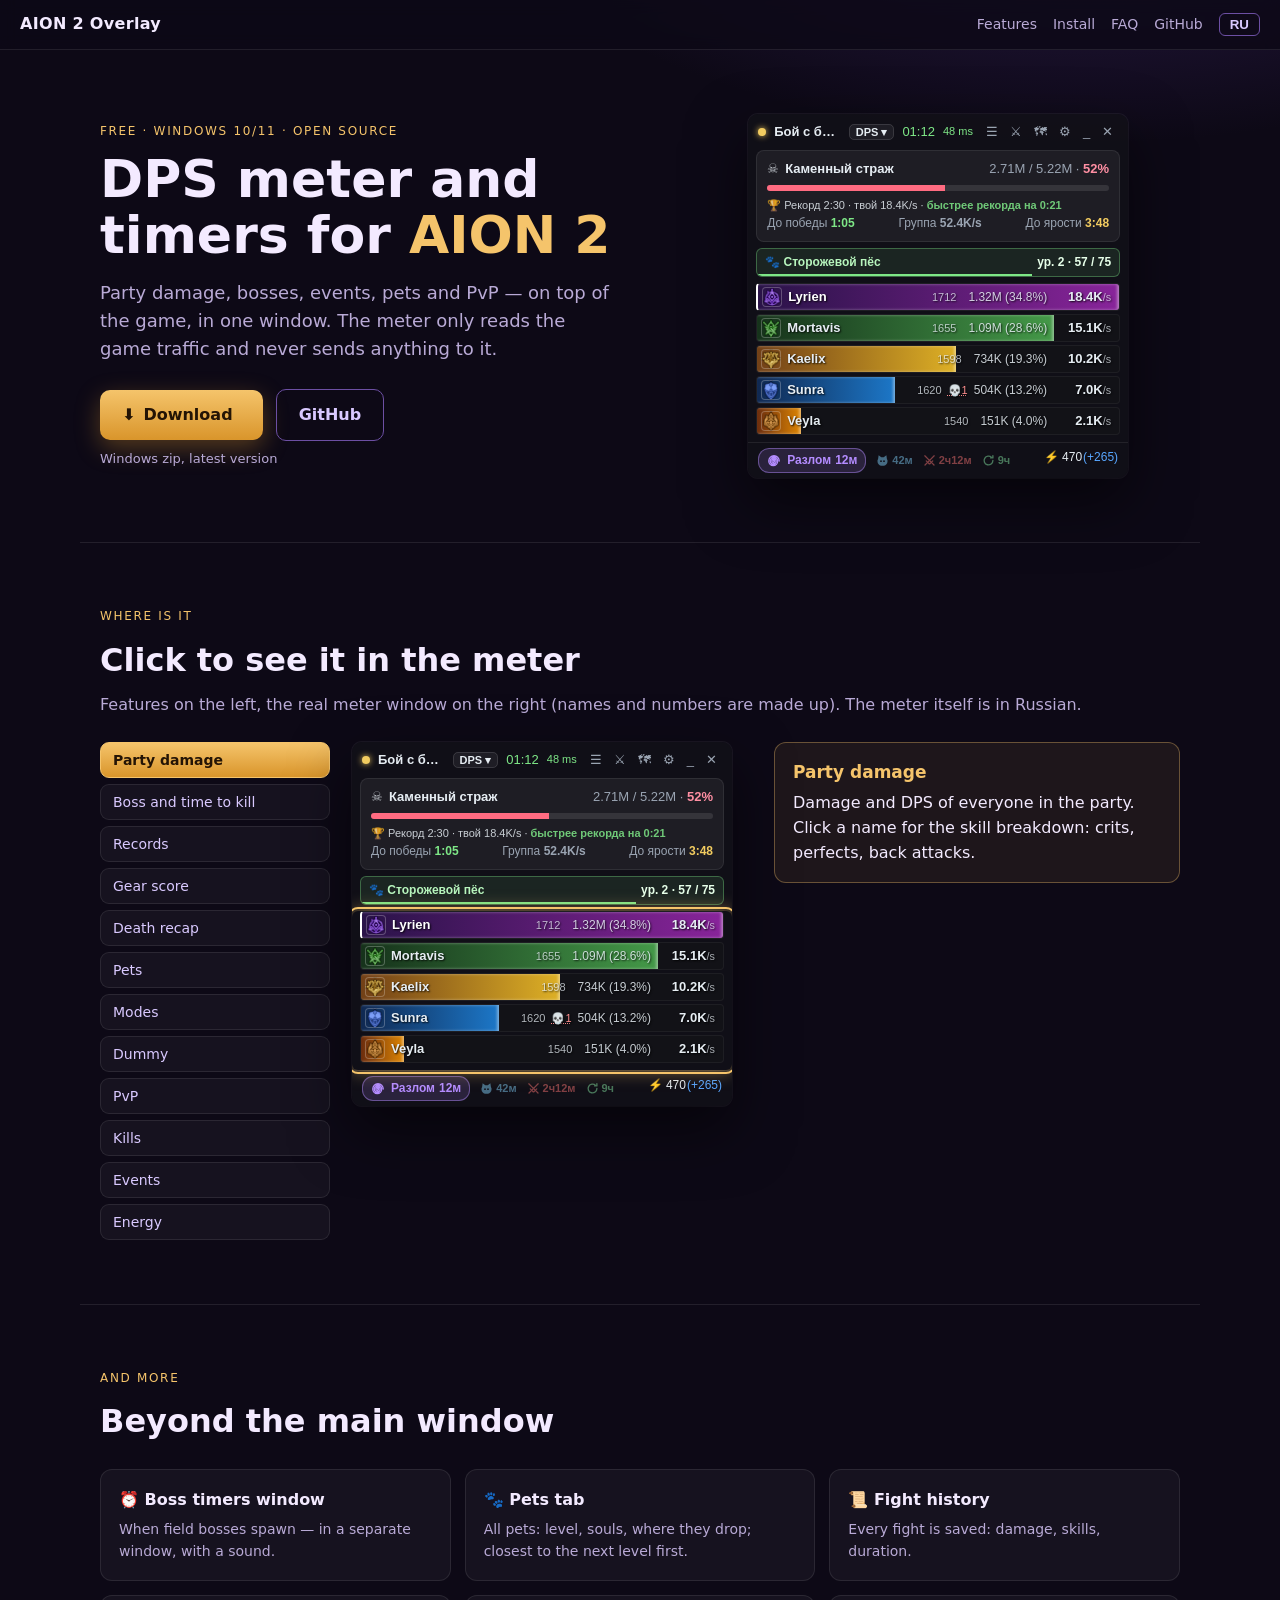
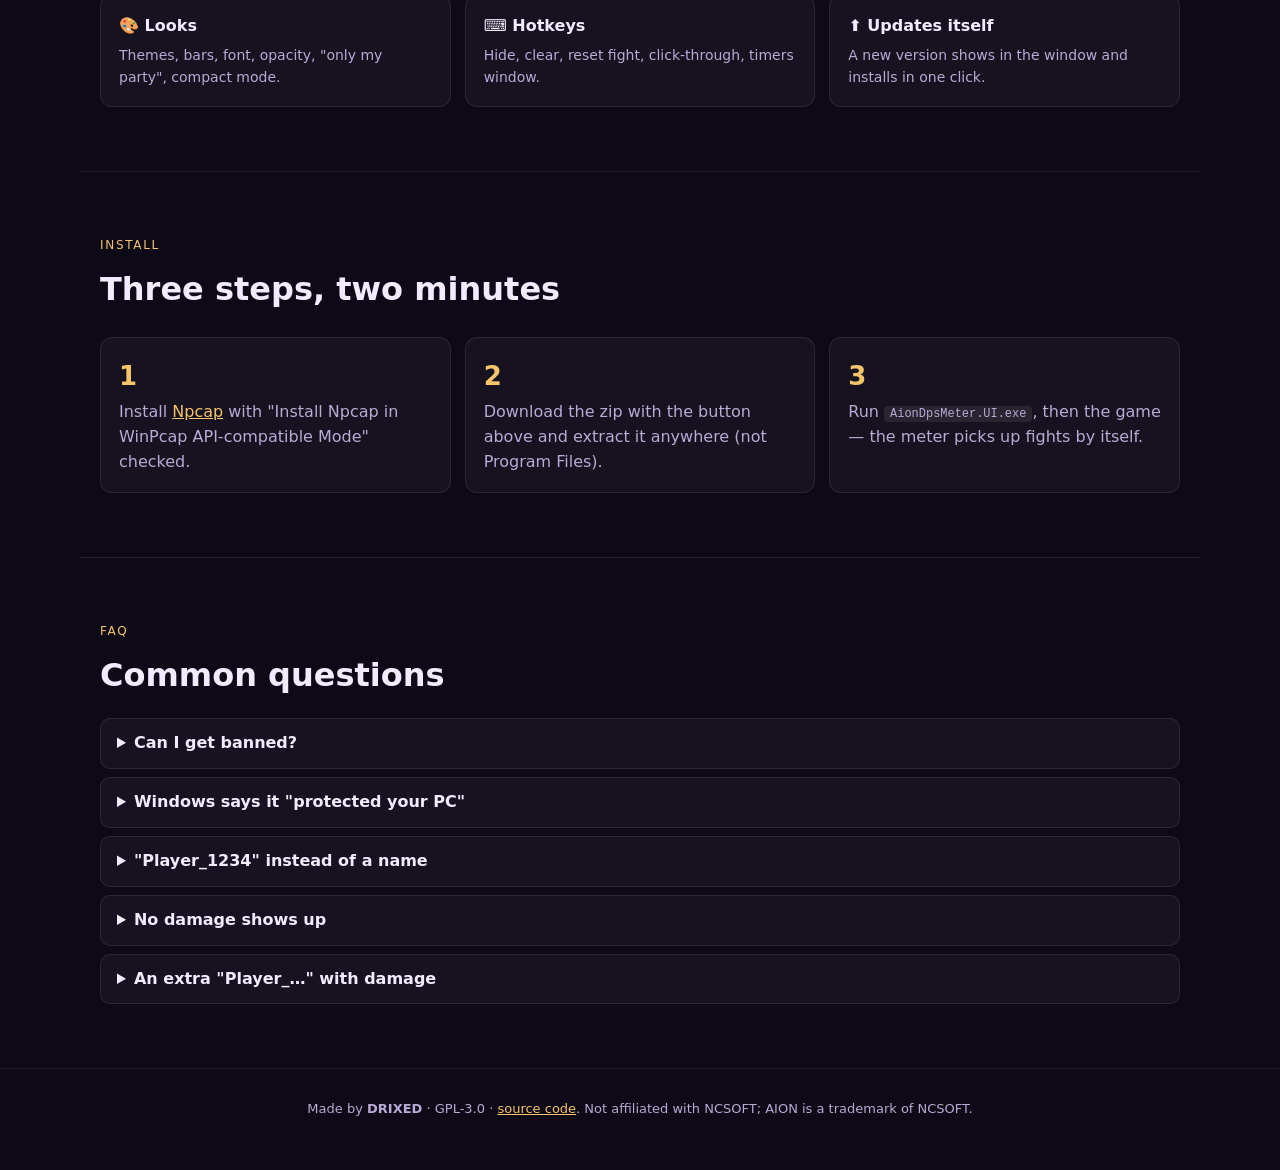
==== docs/index.html @ cef27f71 "GitHub Pages site: the meter's landing page in docs/ docs/index.html with RU/EN, a download button f" ====
<!doctype html>
<html lang="ru">
<head>
<meta charset="utf-8">
<meta name="viewport" content="width=device-width, initial-scale=1">
<title>AION 2 Overlay — DPS-метр и таймеры</title>
<meta name="description" content="Бесплатный DPS-метр и таймеры для AION 2: урон группы, боссы, ивенты, питомцы, PvP.">
<meta property="og:title" content="AION 2 Overlay — DPS-метр и таймеры">
<meta property="og:description" content="Урон группы, боссы, ивенты, питомцы и PvP — поверх игры, в одном окне.">
<link rel="stylesheet" href="assets/meter.css">
<link rel="stylesheet" href="assets/site.css">
</head>
<body>
<header class="top">
  <a class="brand" href="#">AION 2 Overlay</a>
  <nav><a href="#tour" data-i18n="nav_features"></a><a href="#install" data-i18n="nav_install"></a><a href="#faq" data-i18n="nav_faq"></a>
  <a href="https://github.com/drixed/aion2-overlay" data-i18n="github"></a><button id="lang" class="lang" data-i18n="lang"></button></nav>
</header>

<section class="hero wrap">
  <div>
    <div class="tag" data-i18n="hero_tag"></div>
    <h1 data-i18n="hero_title"></h1>
    <p class="lead" data-i18n="hero_text"></p>
    <a id="dl" class="btn btn-gold" href="https://github.com/drixed/aion2-overlay/releases/latest">⬇ <span data-i18n="download"></span> <span id="ver"></span></a>
    <a class="btn btn-ghost" href="https://github.com/drixed/aion2-overlay" data-i18n="github"></a>
    <div class="note" data-i18n="download_note"></div>
  </div>
  <div class="hero-meter"><div class="boss-panel"><div class="bp-header"><span class="bp-dot bp-dot--fight"></span><span class="bp-title">Бой с боссом</span><div class="bp-mode-wrap"><span class="bp-mode">DPS ▾</span></div><span class="bp-time">01:12</span><span class="bp-ping" style="color:#7ee787">48 ms</span><div class="bp-controls"><span>☰</span><span>⚔</span><span>🗺</span><span>⚙</span><span>_</span><span>✕</span></div></div>
<div class="bp-card"><div class="bp-card-top"><span class="bp-skull">☠</span><span class="bp-name">Каменный страж</span>
<span class="bp-hp">2.71M / 5.22M · <b>52%</b></span></div><div class="bp-track"><div class="bp-fill" style="width:52%"></div></div>
<div class="bp-record">🏆 Рекорд 2:30 · твой 18.4K/s · <b class="bp-win">быстрее рекорда на 0:21</b></div>
<div class="bp-card-bottom"><span>До победы <b class="bp-win">1:05</b></span><span>Группа <b>52.4K/s</b></span><span>До ярости <b class="bp-enrage">3:48</b></span></div></div>
<div class="bp-pet"><span class="bp-pet-name">🐾 Сторожевой пёс</span><span class="bp-pet-stat">ур. 2 · 57 / 75</span><i class="bp-pet-bar" style="width:76%"></i></div>
<div class="bp-players"><div class="bp-row is-me-border bp-row--me"><div class="bp-row-bar dps-class-15" style="width:100%"></div><span class="bp-row-icon" style="background-image:url('assets/classes/15.png')"></span><span class="bp-row-name">Lyrien</span><span class="bp-row-cp">1712</span><span class="bp-row-death"></span><span class="bp-row-dmg">1.32M (34.8%)</span><span class="bp-row-dps">18.4K<small>/s</small></span></div><div class="bp-row "><div class="bp-row-bar dps-class-13" style="width:82%"></div><span class="bp-row-icon" style="background-image:url('assets/classes/13.png')"></span><span class="bp-row-name">Mortavis</span><span class="bp-row-cp">1655</span><span class="bp-row-death"></span><span class="bp-row-dmg">1.09M (28.6%)</span><span class="bp-row-dps">15.1K<small>/s</small></span></div><div class="bp-row "><div class="bp-row-bar dps-class-17" style="width:55%"></div><span class="bp-row-icon" style="background-image:url('assets/classes/17.png')"></span><span class="bp-row-name">Kaelix</span><span class="bp-row-cp">1598</span><span class="bp-row-death"></span><span class="bp-row-dmg">734K (19.3%)</span><span class="bp-row-dps">10.2K<small>/s</small></span></div><div class="bp-row "><div class="bp-row-bar dps-class-12" style="width:38%"></div><span class="bp-row-icon" style="background-image:url('assets/classes/12.png')"></span><span class="bp-row-name">Sunra</span><span class="bp-row-cp">1620</span><span class="bp-row-death bp-row-death--click">💀1</span><span class="bp-row-dmg">504K (13.2%)</span><span class="bp-row-dps">7.0K<small>/s</small></span></div><div class="bp-row "><div class="bp-row-bar dps-class-18" style="width:12%"></div><span class="bp-row-icon" style="background-image:url('assets/classes/18.png')"></span><span class="bp-row-name">Veyla</span><span class="bp-row-cp">1540</span><span class="bp-row-death"></span><span class="bp-row-dmg">151K (4.0%)</span><span class="bp-row-dps">2.1K<small>/s</small></span></div></div><div class="bp-footer"><div class="bp-footer-line"><span class="bp-events"><span class="bp-ev bp-ev--next" style="--ev:#b48cff"><svg width="15" height="15" viewBox="0 0 24 24" fill="none" stroke="currentColor" stroke-width="1.7" stroke-linecap="round" stroke-linejoin="round" aria-hidden="true"><path d="M11 12a1 1 0 0 1 2 0a2 2 0 0 1-4 0a3 3 0 0 1 6 0a4 4 0 0 1-8 0a5 5 0 0 1 10 0a6 6 0 0 1-12 0a7 7 0 0 1 14 0"/></svg><span class="bp-ev-name">Разлом</span><b>12м</b></span><span class="bp-ev bp-ev--idle" style="--ev:#7cc8f0"><svg width="15" height="15" viewBox="0 0 24 24" fill="currentColor" fill-rule="evenodd" aria-hidden="true"><path d="M5 9.2 5.8 3.5l4.3 3.4Q12 6.4 13.9 6.9l4.3-3.4.8 5.7Q21 12 19.6 15.9 17.3 20.5 12 20.5 6.7 20.5 4.4 15.9 3 12 5 9.2ZM8.2 13a1.4 1.4 0 1 0 2.8 0 1.4 1.4 0 1 0-2.8 0ZM13 13a1.4 1.4 0 1 0 2.8 0 1.4 1.4 0 1 0-2.8 0Z"/></svg><b>42м</b></span><span class="bp-ev bp-ev--idle" style="--ev:#f07070"><svg width="15" height="15" viewBox="0 0 24 24" fill="none" stroke="currentColor" stroke-width="2" stroke-linecap="round" stroke-linejoin="round" aria-hidden="true"><path d="M4.5 4.5 15 15M12.6 17.2l4.6-4.6M15.8 15.8l3.4 3.4M19.5 4.5 9 15M6.8 12.6l4.6 4.6M8.2 15.8l-3.4 3.4"/></svg><b>2ч12м</b></span><span class="bp-ev bp-ev--idle" style="--ev:#7fdc9c"><svg width="15" height="15" viewBox="0 0 24 24" fill="none" stroke="currentColor" stroke-width="2.2" stroke-linecap="round" stroke-linejoin="round" aria-hidden="true"><path d="M19 12a7 7 0 1 1-2.05-4.95M19 4.2v3.6h-3.6"/></svg><b>9ч</b></span></span><span class="bp-energy">⚡ 470<span class="bp-energy-extra">(+265)</span></span></div></div></div></div>
</section>

<section id="tour" class="wrap">
  <div class="tag" data-i18n="tour_tag"></div>
  <h2 data-i18n="tour_title"></h2>
  <p class="sub" data-i18n="tour_text"></p>
  <div class="tour">
    <div class="tour-list"><button class="tour-btn" data-i="0" data-i18n="t_party.0"></button><button class="tour-btn" data-i="1" data-i18n="t_boss.0"></button><button class="tour-btn" data-i="2" data-i18n="t_records.0"></button><button class="tour-btn" data-i="3" data-i18n="t_power.0"></button><button class="tour-btn" data-i="4" data-i18n="t_death.0"></button><button class="tour-btn" data-i="5" data-i18n="t_pets.0"></button><button class="tour-btn" data-i="6" data-i18n="t_modes.0"></button><button class="tour-btn" data-i="7" data-i18n="t_dummy.0"></button><button class="tour-btn" data-i="8" data-i18n="t_pvp.0"></button><button class="tour-btn" data-i="9" data-i18n="t_kills.0"></button><button class="tour-btn" data-i="10" data-i18n="t_events.0"></button><button class="tour-btn" data-i="11" data-i18n="t_energy.0"></button></div>
    <div class="tour-stage"><div class="boss-panel tour-panel" data-screen="boss"><div class="bp-header"><span class="bp-dot bp-dot--fight"></span><span class="bp-title">Бой с боссом</span><div class="bp-mode-wrap"><span class="bp-mode">DPS ▾</span></div><span class="bp-time">01:12</span><span class="bp-ping" style="color:#7ee787">48 ms</span><div class="bp-controls"><span>☰</span><span>⚔</span><span>🗺</span><span>⚙</span><span>_</span><span>✕</span></div></div>
<div class="bp-card"><div class="bp-card-top"><span class="bp-skull">☠</span><span class="bp-name">Каменный страж</span>
<span class="bp-hp">2.71M / 5.22M · <b>52%</b></span></div><div class="bp-track"><div class="bp-fill" style="width:52%"></div></div>
<div class="bp-record">🏆 Рекорд 2:30 · твой 18.4K/s · <b class="bp-win">быстрее рекорда на 0:21</b></div>
<div class="bp-card-bottom"><span>До победы <b class="bp-win">1:05</b></span><span>Группа <b>52.4K/s</b></span><span>До ярости <b class="bp-enrage">3:48</b></span></div></div>
<div class="bp-pet"><span class="bp-pet-name">🐾 Сторожевой пёс</span><span class="bp-pet-stat">ур. 2 · 57 / 75</span><i class="bp-pet-bar" style="width:76%"></i></div>
<div class="bp-players"><div class="bp-row is-me-border bp-row--me"><div class="bp-row-bar dps-class-15" style="width:100%"></div><span class="bp-row-icon" style="background-image:url('assets/classes/15.png')"></span><span class="bp-row-name">Lyrien</span><span class="bp-row-cp">1712</span><span class="bp-row-death"></span><span class="bp-row-dmg">1.32M (34.8%)</span><span class="bp-row-dps">18.4K<small>/s</small></span></div><div class="bp-row "><div class="bp-row-bar dps-class-13" style="width:82%"></div><span class="bp-row-icon" style="background-image:url('assets/classes/13.png')"></span><span class="bp-row-name">Mortavis</span><span class="bp-row-cp">1655</span><span class="bp-row-death"></span><span class="bp-row-dmg">1.09M (28.6%)</span><span class="bp-row-dps">15.1K<small>/s</small></span></div><div class="bp-row "><div class="bp-row-bar dps-class-17" style="width:55%"></div><span class="bp-row-icon" style="background-image:url('assets/classes/17.png')"></span><span class="bp-row-name">Kaelix</span><span class="bp-row-cp">1598</span><span class="bp-row-death"></span><span class="bp-row-dmg">734K (19.3%)</span><span class="bp-row-dps">10.2K<small>/s</small></span></div><div class="bp-row "><div class="bp-row-bar dps-class-12" style="width:38%"></div><span class="bp-row-icon" style="background-image:url('assets/classes/12.png')"></span><span class="bp-row-name">Sunra</span><span class="bp-row-cp">1620</span><span class="bp-row-death bp-row-death--click">💀1</span><span class="bp-row-dmg">504K (13.2%)</span><span class="bp-row-dps">7.0K<small>/s</small></span></div><div class="bp-row "><div class="bp-row-bar dps-class-18" style="width:12%"></div><span class="bp-row-icon" style="background-image:url('assets/classes/18.png')"></span><span class="bp-row-name">Veyla</span><span class="bp-row-cp">1540</span><span class="bp-row-death"></span><span class="bp-row-dmg">151K (4.0%)</span><span class="bp-row-dps">2.1K<small>/s</small></span></div></div><div class="bp-footer"><div class="bp-footer-line"><span class="bp-events"><span class="bp-ev bp-ev--next" style="--ev:#b48cff"><svg width="15" height="15" viewBox="0 0 24 24" fill="none" stroke="currentColor" stroke-width="1.7" stroke-linecap="round" stroke-linejoin="round" aria-hidden="true"><path d="M11 12a1 1 0 0 1 2 0a2 2 0 0 1-4 0a3 3 0 0 1 6 0a4 4 0 0 1-8 0a5 5 0 0 1 10 0a6 6 0 0 1-12 0a7 7 0 0 1 14 0"/></svg><span class="bp-ev-name">Разлом</span><b>12м</b></span><span class="bp-ev bp-ev--idle" style="--ev:#7cc8f0"><svg width="15" height="15" viewBox="0 0 24 24" fill="currentColor" fill-rule="evenodd" aria-hidden="true"><path d="M5 9.2 5.8 3.5l4.3 3.4Q12 6.4 13.9 6.9l4.3-3.4.8 5.7Q21 12 19.6 15.9 17.3 20.5 12 20.5 6.7 20.5 4.4 15.9 3 12 5 9.2ZM8.2 13a1.4 1.4 0 1 0 2.8 0 1.4 1.4 0 1 0-2.8 0ZM13 13a1.4 1.4 0 1 0 2.8 0 1.4 1.4 0 1 0-2.8 0Z"/></svg><b>42м</b></span><span class="bp-ev bp-ev--idle" style="--ev:#f07070"><svg width="15" height="15" viewBox="0 0 24 24" fill="none" stroke="currentColor" stroke-width="2" stroke-linecap="round" stroke-linejoin="round" aria-hidden="true"><path d="M4.5 4.5 15 15M12.6 17.2l4.6-4.6M15.8 15.8l3.4 3.4M19.5 4.5 9 15M6.8 12.6l4.6 4.6M8.2 15.8l-3.4 3.4"/></svg><b>2ч12м</b></span><span class="bp-ev bp-ev--idle" style="--ev:#7fdc9c"><svg width="15" height="15" viewBox="0 0 24 24" fill="none" stroke="currentColor" stroke-width="2.2" stroke-linecap="round" stroke-linejoin="round" aria-hidden="true"><path d="M19 12a7 7 0 1 1-2.05-4.95M19 4.2v3.6h-3.6"/></svg><b>9ч</b></span></span><span class="bp-energy">⚡ 470<span class="bp-energy-extra">(+265)</span></span></div></div></div><div class="boss-panel tour-panel" data-screen="dummy" hidden><div class="bp-header"><span class="bp-dot bp-dot--fight"></span><span class="bp-title">Тренировочное чучело</span><div class="bp-mode-wrap"><span class="bp-mode">Манекен ▾</span></div><span class="bp-time">00:19</span><span class="bp-ping" style="color:#7ee787">48 ms</span><div class="bp-controls"><span>☰</span><span>⚔</span><span>🗺</span><span>⚙</span><span>_</span><span>✕</span></div></div>
<div class="bp-mode-status"><span>🎯 Замер: осталось 0:41</span></div><div class="bp-players"><div class="bp-row is-me-border bp-row--me"><div class="bp-row-bar dps-class-15" style="width:100%"></div><span class="bp-row-icon" style="background-image:url('assets/classes/15.png')"></span><span class="bp-row-name">Lyrien</span><span class="bp-row-cp">1712</span><span class="bp-row-death"></span><span class="bp-row-dmg">936K (77.1%)</span><span class="bp-row-dps">46.9K<small>/s</small></span></div><div class="bp-row "><div class="bp-row-bar dps-class-17" style="width:30%"></div><span class="bp-row-icon" style="background-image:url('assets/classes/17.png')"></span><span class="bp-row-name">Kaelix</span><span class="bp-row-cp">1598</span><span class="bp-row-death"></span><span class="bp-row-dmg">278K (22.9%)</span><span class="bp-row-dps">13.9K<small>/s</small></span></div></div><div class="bp-footer"><div class="bp-footer-line"><span class="bp-events"><span class="bp-ev bp-ev--next" style="--ev:#b48cff"><svg width="15" height="15" viewBox="0 0 24 24" fill="none" stroke="currentColor" stroke-width="1.7" stroke-linecap="round" stroke-linejoin="round" aria-hidden="true"><path d="M11 12a1 1 0 0 1 2 0a2 2 0 0 1-4 0a3 3 0 0 1 6 0a4 4 0 0 1-8 0a5 5 0 0 1 10 0a6 6 0 0 1-12 0a7 7 0 0 1 14 0"/></svg><span class="bp-ev-name">Разлом</span><b>12м</b></span><span class="bp-ev bp-ev--idle" style="--ev:#7cc8f0"><svg width="15" height="15" viewBox="0 0 24 24" fill="currentColor" fill-rule="evenodd" aria-hidden="true"><path d="M5 9.2 5.8 3.5l4.3 3.4Q12 6.4 13.9 6.9l4.3-3.4.8 5.7Q21 12 19.6 15.9 17.3 20.5 12 20.5 6.7 20.5 4.4 15.9 3 12 5 9.2ZM8.2 13a1.4 1.4 0 1 0 2.8 0 1.4 1.4 0 1 0-2.8 0ZM13 13a1.4 1.4 0 1 0 2.8 0 1.4 1.4 0 1 0-2.8 0Z"/></svg><b>42м</b></span><span class="bp-ev bp-ev--idle" style="--ev:#f07070"><svg width="15" height="15" viewBox="0 0 24 24" fill="none" stroke="currentColor" stroke-width="2" stroke-linecap="round" stroke-linejoin="round" aria-hidden="true"><path d="M4.5 4.5 15 15M12.6 17.2l4.6-4.6M15.8 15.8l3.4 3.4M19.5 4.5 9 15M6.8 12.6l4.6 4.6M8.2 15.8l-3.4 3.4"/></svg><b>2ч12м</b></span><span class="bp-ev bp-ev--idle" style="--ev:#7fdc9c"><svg width="15" height="15" viewBox="0 0 24 24" fill="none" stroke="currentColor" stroke-width="2.2" stroke-linecap="round" stroke-linejoin="round" aria-hidden="true"><path d="M19 12a7 7 0 1 1-2.05-4.95M19 4.2v3.6h-3.6"/></svg><b>9ч</b></span></span><span class="bp-energy">⚡ 470<span class="bp-energy-extra">(+265)</span></span></div></div></div><div class="boss-panel tour-panel" data-screen="pvp" hidden><div class="bp-header"><span class="bp-dot bp-dot--fight"></span><span class="bp-title">Ожидание боя</span><div class="bp-mode-wrap"><span class="bp-mode">PvP ▾</span></div><span class="bp-time">00:48</span><span class="bp-ping" style="color:#7ee787">48 ms</span><div class="bp-controls"><span>☰</span><span>⚔</span><span>🗺</span><span>⚙</span><span>_</span><span>✕</span></div></div>
<div class="bp-mode-status"><span>⚔ PvP-бой 0:48 · клик по нику — скиллы</span></div>
<div class="bp-pvp-kills"><div class="bp-pvp-kill is-mine"><span>☠ Ты убил</span><b>Vexa</b><span class="bp-pvp-kill-sk">Призрачная стрела</span></div>
<div class="bp-pvp-kill is-death"><span>💀 Тебя убил</span><b>Draven</b><span class="bp-pvp-kill-sk">Удар бури</span></div></div>
<div class="bp-recap bp-pvp"><div class="bp-recap-head"><b>⚔ Vexa</b><span class="bp-pvp-tabs"><span class="is-on">Нанёс</span><span>Получил</span></span><span class="bp-link">✕</span></div>
<div class="bp-recap-row"><span class="bp-recap-sk bp-pvp-skill">Удар бури</span><span class="bp-recap-t">12×</span><span class="bp-pvp-crit">✦4</span><span class="bp-recap-dmg">88.4K</span></div>
<div class="bp-recap-row"><span class="bp-recap-sk bp-pvp-skill">Разрез</span><span class="bp-recap-t">9×</span><span class="bp-pvp-crit">✦2</span><span class="bp-recap-dmg">51.0K</span></div></div>
<div class="bp-players"><div class="bp-row is-me-border bp-row--me"><div class="bp-row-bar dps-class-15" style="width:100%"></div><span class="bp-row-icon" style="background-image:url('assets/classes/15.png')"></span><span class="bp-row-name">Lyrien</span><span class="bp-row-cp">1712</span><span class="bp-row-death"></span><span class="bp-row-dmg">366K (52.1%)</span><span class="bp-row-dps">7.6K<small>/s</small></span></div><div class="bp-row "><div class="bp-row-bar dps-class-18" style="width:48%"></div><span class="bp-row-icon" style="background-image:url('assets/classes/18.png')"></span><span class="bp-row-name">Vexa</span><span class="bp-row-cp">1690</span><span class="bp-row-death"></span><span class="bp-row-dmg">174K (24.8%)</span><span class="bp-row-dps">3.6K<small>/s</small></span></div><div class="bp-row "><div class="bp-row-bar dps-class-11" style="width:27%"></div><span class="bp-row-icon" style="background-image:url('assets/classes/11.png')"></span><span class="bp-row-name">Draven</span><span class="bp-row-cp">1702</span><span class="bp-row-death"></span><span class="bp-row-dmg">98K (14.0%)</span><span class="bp-row-dps">2.0K<small>/s</small></span></div></div><div class="bp-footer"><div class="bp-footer-line"><span class="bp-events"><span class="bp-ev bp-ev--next" style="--ev:#b48cff"><svg width="15" height="15" viewBox="0 0 24 24" fill="none" stroke="currentColor" stroke-width="1.7" stroke-linecap="round" stroke-linejoin="round" aria-hidden="true"><path d="M11 12a1 1 0 0 1 2 0a2 2 0 0 1-4 0a3 3 0 0 1 6 0a4 4 0 0 1-8 0a5 5 0 0 1 10 0a6 6 0 0 1-12 0a7 7 0 0 1 14 0"/></svg><span class="bp-ev-name">Разлом</span><b>12м</b></span><span class="bp-ev bp-ev--idle" style="--ev:#7cc8f0"><svg width="15" height="15" viewBox="0 0 24 24" fill="currentColor" fill-rule="evenodd" aria-hidden="true"><path d="M5 9.2 5.8 3.5l4.3 3.4Q12 6.4 13.9 6.9l4.3-3.4.8 5.7Q21 12 19.6 15.9 17.3 20.5 12 20.5 6.7 20.5 4.4 15.9 3 12 5 9.2ZM8.2 13a1.4 1.4 0 1 0 2.8 0 1.4 1.4 0 1 0-2.8 0ZM13 13a1.4 1.4 0 1 0 2.8 0 1.4 1.4 0 1 0-2.8 0Z"/></svg><b>42м</b></span><span class="bp-ev bp-ev--idle" style="--ev:#f07070"><svg width="15" height="15" viewBox="0 0 24 24" fill="none" stroke="currentColor" stroke-width="2" stroke-linecap="round" stroke-linejoin="round" aria-hidden="true"><path d="M4.5 4.5 15 15M12.6 17.2l4.6-4.6M15.8 15.8l3.4 3.4M19.5 4.5 9 15M6.8 12.6l4.6 4.6M8.2 15.8l-3.4 3.4"/></svg><b>2ч12м</b></span><span class="bp-ev bp-ev--idle" style="--ev:#7fdc9c"><svg width="15" height="15" viewBox="0 0 24 24" fill="none" stroke="currentColor" stroke-width="2.2" stroke-linecap="round" stroke-linejoin="round" aria-hidden="true"><path d="M19 12a7 7 0 1 1-2.05-4.95M19 4.2v3.6h-3.6"/></svg><b>9ч</b></span></span><span class="bp-energy">⚡ 470<span class="bp-energy-extra">(+265)</span></span></div></div></div></div>
    <div class="tour-cap"><b id="cap-title"></b><p id="cap-text"></p></div>
  </div>
</section>

<section class="wrap">
  <div class="tag" data-i18n="more_tag"></div>
  <h2 data-i18n="more_title"></h2>
  <div class="cards"><div class="card"><b data-i18n="f1.0"></b><p data-i18n="f1.1"></p></div><div class="card"><b data-i18n="f2.0"></b><p data-i18n="f2.1"></p></div><div class="card"><b data-i18n="f3.0"></b><p data-i18n="f3.1"></p></div><div class="card"><b data-i18n="f4.0"></b><p data-i18n="f4.1"></p></div><div class="card"><b data-i18n="f5.0"></b><p data-i18n="f5.1"></p></div><div class="card"><b data-i18n="f6.0"></b><p data-i18n="f6.1"></p></div></div>
</section>

<section id="install" class="wrap">
  <div class="tag" data-i18n="install_tag"></div>
  <h2 data-i18n="install_title"></h2>
  <div class="steps"><div class="step"><em>1</em><p data-i18n="s1"></p></div><div class="step"><em>2</em><p data-i18n="s2"></p></div><div class="step"><em>3</em><p data-i18n="s3"></p></div></div>
</section>

<section id="faq" class="wrap">
  <div class="tag" data-i18n="faq_tag"></div>
  <h2 data-i18n="faq_title"></h2>
  <div class="faq"><details><summary data-i18n="q1.0"></summary><p data-i18n="q1.1"></p></details><details><summary data-i18n="q2.0"></summary><p data-i18n="q2.1"></p></details><details><summary data-i18n="q3.0"></summary><p data-i18n="q3.1"></p></details><details><summary data-i18n="q4.0"></summary><p data-i18n="q4.1"></p></details><details><summary data-i18n="q5.0"></summary><p data-i18n="q5.1"></p></details></div>
</section>

<footer class="wrap foot" data-i18n="foot"></footer>

<script>
const TEXT = {"ru": {"lang": "EN", "nav_features": "Возможности", "nav_install": "Установка", "nav_faq": "Вопросы", "hero_tag": "Бесплатно · Windows 10/11 · open source", "hero_title": "DPS-метр и таймеры для <b>AION 2</b>", "hero_text": "Урон группы, боссы, ивенты, питомцы и PvP — поверх игры, в одном окне. Метр только читает трафик игры и ничего в неё не отправляет.", "download": "Скачать", "download_note": "Архив для Windows, последняя версия", "github": "GitHub", "tour_tag": "Где это в метре", "tour_title": "Нажми — покажу", "tour_text": "Слева возможности, справа — настоящее окно метра (ники и цифры выдуманные).", "t_party": ["Урон группы", "Урон и DPS каждого в группе. Клик по нику — разбивка по скиллам: крит, перфект, удары в спину."], "t_boss": ["Босс и время до победы", "HP босса, сколько осталось до победы при вашем DPS и сколько до ярости."], "t_records": ["Рекорды", "Лучший бой по каждому боссу и темп прямо в бою: быстрее или медленнее рекорда."], "t_power": ["Сила (GS)", "Сила снаряжения рядом с ником — сразу видно, кто тянет группу."], "t_death": ["Разбор смерти", "Черепок у ника: клик — кто и чем бил за 6 секунд до смерти."], "t_pets": ["Питомцы", "Бьёшь моба — видно, чей питомец с него падает и сколько душ из нужного."], "t_modes": ["Режимы", "DPS · Урон · Хил · Манекен · Гринд · PvP — переключение в шапке окна."], "t_dummy": ["Манекен", "Ударь тренировочное чучело — замер ровно минуту с твоего первого удара. Чужие удары его не сбивают."], "t_pvp": ["PvP", "В бою с игроками окно само переключается: клик по нику — «Нанёс» и «Получил» по скиллам."], "t_kills": ["Убийства", "Кого убил ты и кто убил тебя — и каким скиллом."], "t_events": ["Ивенты", "Разлом, Шуго, Арена, сброс — отсчёт; ближайший подсвечен, перед началом мигает и звенит."], "t_energy": ["Энергия", "Текущая и дополнительная энергия — не надо открывать меню."], "more_tag": "И ещё", "more_title": "Что есть кроме главного окна", "f1": ["⏰ Окно таймеров боссов", "Когда появятся полевые боссы — отдельным окном, со звуком."], "f2": ["🐾 Вкладка «Питомцы»", "Все питомцы: уровень, души, с кого падают; сверху — кому меньше всего осталось."], "f3": ["📜 История боёв", "Каждый бой сохраняется: урон, скиллы, длительность."], "f4": ["🎨 Внешний вид", "Темы, полосы, шрифт, прозрачность, «только моя группа», компактный режим."], "f5": ["⌨ Горячие клавиши", "Скрыть, очистить, сбросить бой, сквозные клики, окно таймеров."], "f6": ["⬆ Обновляется сам", "Новая версия — уведомление в окне и обновление в один клик."], "install_tag": "Установка", "install_title": "Три шага, пара минут", "s1": "Поставь <a href=\"https://npcap.com/#download\">Npcap</a> и отметь «Install Npcap in WinPcap API-compatible Mode».", "s2": "Скачай архив кнопкой выше и распакуй в любую папку (не в Program Files).", "s3": "Запусти <code>AionDpsMeter.UI.exe</code>, потом игру — метр подхватит бой сам.", "faq_tag": "Вопросы", "faq_title": "Частые вопросы", "q1": ["За это банят?", "Метр только читает сетевой трафик, который игра и так получает: ничего не отправляет на сервер, не трогает файлы и память игры. Так же работают и другие метры. Гарантий, что правила игры не изменятся, не может дать никто — решай сам."], "q2": ["Windows пишет «защитил ваш компьютер»", "Программа не подписана платным сертификатом. Нажми «Подробнее» → «Выполнить в любом случае». Исходный код открыт — его можно проверить."], "q3": ["Вместо ника «Player_1234»", "Игра присылает ники не в каждом пакете, а при телепорте или входе в данж. До этого метр показывает номер."], "q4": ["Урон не появляется", "Проверь, что Npcap стоит с галочкой WinPcap. Иногда нужен запуск от администратора. VPN может прятать трафик игры от метра."], "q5": ["Лишний «Player_…» с уроном", "Это призванное существо, чей призыв метр не видел (например, метр запустили позже). После нового призыва урон пойдёт хозяину."], "foot": "Автор — <b>DRIXED</b> · GPL-3.0 · <a href=\"https://github.com/drixed/aion2-overlay\">исходный код</a>. Не связан с NCSOFT; AION — товарный знак NCSOFT."}, "en": {"lang": "RU", "nav_features": "Features", "nav_install": "Install", "nav_faq": "FAQ", "hero_tag": "Free · Windows 10/11 · open source", "hero_title": "DPS meter and timers for <b>AION 2</b>", "hero_text": "Party damage, bosses, events, pets and PvP — on top of the game, in one window. The meter only reads the game traffic and never sends anything to it.", "download": "Download", "download_note": "Windows zip, latest version", "github": "GitHub", "tour_tag": "Where is it", "tour_title": "Click to see it in the meter", "tour_text": "Features on the left, the real meter window on the right (names and numbers are made up). The meter itself is in Russian.", "t_party": ["Party damage", "Damage and DPS of everyone in the party. Click a name for the skill breakdown: crits, perfects, back attacks."], "t_boss": ["Boss and time to kill", "Boss HP, time to kill at your DPS and time to enrage."], "t_records": ["Records", "Your best fight on each boss and the pace live: ahead or behind the record."], "t_power": ["Gear score", "Gear power next to each name — see who carries."], "t_death": ["Death recap", "Skull next to a name: click to see who hit them with what in the last 6 seconds."], "t_pets": ["Pets", "Hit a mob and see which pet drops from it and how many souls are left."], "t_modes": ["Modes", "DPS · Damage · Heal · Dummy · Grind · PvP — switch in the window header."], "t_dummy": ["Dummy", "Hit a training dummy — exactly one minute from your first hit. Other players do not reset it."], "t_pvp": ["PvP", "Fighting players switches the window by itself; click a name for damage dealt and taken by skill."], "t_kills": ["Kills", "Who you killed and who killed you — and with which skill."], "t_events": ["Events", "Rift, Shugo, Arena, reset — countdowns; the next one is highlighted and pulses before it starts."], "t_energy": ["Energy", "Current and extra energy without opening the menu."], "more_tag": "And more", "more_title": "Beyond the main window", "f1": ["⏰ Boss timers window", "When field bosses spawn — in a separate window, with a sound."], "f2": ["🐾 Pets tab", "All pets: level, souls, where they drop; closest to the next level first."], "f3": ["📜 Fight history", "Every fight is saved: damage, skills, duration."], "f4": ["🎨 Looks", "Themes, bars, font, opacity, \"only my party\", compact mode."], "f5": ["⌨ Hotkeys", "Hide, clear, reset fight, click-through, timers window."], "f6": ["⬆ Updates itself", "A new version shows in the window and installs in one click."], "install_tag": "Install", "install_title": "Three steps, two minutes", "s1": "Install <a href=\"https://npcap.com/#download\">Npcap</a> with \"Install Npcap in WinPcap API-compatible Mode\" checked.", "s2": "Download the zip with the button above and extract it anywhere (not Program Files).", "s3": "Run <code>AionDpsMeter.UI.exe</code>, then the game — the meter picks up fights by itself.", "faq_tag": "FAQ", "faq_title": "Common questions", "q1": ["Can I get banned?", "The meter only reads network traffic the game already receives: it sends nothing to the server and does not touch the game files or memory, like other meters. Nobody can promise the game rules will not change — your call."], "q2": ["Windows says it \"protected your PC\"", "The app is not signed with a paid certificate. Click \"More info\" → \"Run anyway\". The source code is open to check."], "q3": ["\"Player_1234\" instead of a name", "The game sends names only on teleports or entering a dungeon, not with every hit. Until then the meter shows a number."], "q4": ["No damage shows up", "Make sure Npcap is installed with the WinPcap option. Some systems need Run as administrator. A VPN can hide the game traffic from the meter."], "q5": ["An extra \"Player_…\" with damage", "A summon whose summoning the meter did not see (e.g. it was started later). After the next summon its damage goes to the owner."], "foot": "Made by <b>DRIXED</b> · GPL-3.0 · <a href=\"https://github.com/drixed/aion2-overlay\">source code</a>. Not affiliated with NCSOFT; AION is a trademark of NCSOFT."}};
const TOUR = [{"key": "party", "screen": "boss", "sel": ".bp-players"}, {"key": "boss", "screen": "boss", "sel": ".bp-card"}, {"key": "records", "screen": "boss", "sel": ".bp-record"}, {"key": "power", "screen": "boss", "sel": ".bp-row-cp"}, {"key": "death", "screen": "boss", "sel": ".bp-row-death--click"}, {"key": "pets", "screen": "boss", "sel": ".bp-pet"}, {"key": "modes", "screen": "boss", "sel": ".bp-mode"}, {"key": "dummy", "screen": "dummy", "sel": ".bp-mode-status"}, {"key": "pvp", "screen": "pvp", "sel": ".bp-pvp"}, {"key": "kills", "screen": "pvp", "sel": ".bp-pvp-kills"}, {"key": "events", "screen": "boss", "sel": ".bp-events"}, {"key": "energy", "screen": "boss", "sel": ".bp-energy"}];
const REPO = "drixed/aion2-overlay";
let lang = 'ru', current = 0;
try { lang = localStorage.getItem('lang') || (navigator.language.startsWith('ru') ? 'ru' : 'en'); } catch (e) {}

function get(key) {
  const [k, i] = key.split('.');
  const v = TEXT[lang][k];
  return i === undefined ? v : v[+i];
}
function apply() {
  document.documentElement.lang = lang;
  document.querySelectorAll('[data-i18n]').forEach(el => el.innerHTML = get(el.dataset.i18n));
  pick(current);
}
function pick(i) {
  current = i;
  const step = TOUR[i];
  document.querySelectorAll('.tour-btn').forEach((b, j) => b.classList.toggle('on', i === j));
  document.querySelectorAll('.lit').forEach(e => e.classList.remove('lit'));
  document.querySelectorAll('.tour-panel').forEach(p => {
    p.hidden = p.dataset.screen !== step.screen;
    if (!p.hidden) p.querySelectorAll(step.sel).forEach(e => e.classList.add('lit'));
  });
  const [title, text] = TEXT[lang]['t_' + step.key];
  document.getElementById('cap-title').textContent = title;
  document.getElementById('cap-text').textContent = text;
}
document.querySelectorAll('.tour-btn').forEach((b, i) => b.onclick = () => pick(i));
document.getElementById('lang').onclick = () => {
  lang = lang === 'ru' ? 'en' : 'ru';
  try { localStorage.setItem('lang', lang); } catch (e) {}
  apply();
};
apply();

// the latest release's zip: the button downloads it directly; without the API it opens the releases page
fetch('https://api.github.com/repos/' + REPO + '/releases/latest')
  .then(r => r.ok ? r.json() : null)
  .then(rel => {
    if (!rel) return;
    const zip = (rel.assets || []).find(a => a.name.endsWith('.zip'));
    if (zip) document.getElementById('dl').href = zip.browser_download_url;
    document.getElementById('ver').textContent = rel.tag_name || '';
  })
  .catch(() => {});
</script>
</body>
</html>
---- docs/assets/meter.css ----
/* generated by site/build.py from the meter's own CSS */
﻿/* =========================================================
   DPS CLASS COLORS
   ========================================================= */

.dps-class-0 {
    background: linear-gradient( 90deg, rgba(46, 125, 50, 0.4) 0%, rgba(76, 175, 80, 0.82) 100% );
}

.dps-class-10 {
    background: linear-gradient( 90deg, rgba(0, 96, 100, 0.45) 0%, rgba(38, 198, 218, 0.88) 100% );
}

.dps-class-11 {
    background: linear-gradient( 90deg, rgba(43, 29, 196, 0.42) 0%, rgba(62, 46, 232, 0.86) 100% );
}

.dps-class-12 {
    background: linear-gradient( 90deg, rgba(13, 71, 161, 0.42) 0%, rgba(30, 136, 229, 0.86) 100% );
}

.dps-class-13 {
    background: linear-gradient( 90deg, rgba(27, 94, 32, 0.42) 0%, rgba(76, 175, 80, 0.86) 100% );
}

.dps-class-14 {
    background: linear-gradient( 90deg, rgba(0, 105, 92, 0.42) 0%, rgba(38, 166, 154, 0.86) 100% );
}

.dps-class-15 {
    background: linear-gradient( 90deg, rgba(74, 20, 140, 0.42) 0%, rgba(156, 39, 176, 0.86) 100% );
}

.dps-class-16 {
    background: linear-gradient( 90deg, rgba(0, 96, 100, 0.42) 0%, rgba(38, 198, 218, 0.86) 100% );
}

.dps-class-17 {
    background: linear-gradient( 90deg, rgba(245, 127, 23, 0.42) 0%, rgba(255, 202, 40, 0.86) 100% );
}

.dps-class-18 {
    background: linear-gradient( 90deg, rgba(230, 81, 0, 0.42) 0%, rgba(255, 152, 0, 0.86) 100% );
}

.dps-class-19 {
    background: linear-gradient( 90deg, rgba(183, 28, 28, 0.42) 0%, rgba(244, 67, 54, 0.86) 100% );
}


/* =========================================================
   PLAYER COLORS
   ========================================================= */

.is-me {
    background: linear-gradient( 90deg, rgba(74, 20, 140, 0.42) 0%, rgba(156, 39, 176, 0.86) 100% );
}

.player-color {
    background: linear-gradient( 90deg, rgba(27, 94, 32, 0.42) 0%, rgba(76, 175, 80, 0.86) 100% );
}/* aion2-overlay fork: new file (see FORK_CHANGES.md). */
.boss-panel { display: flex; flex-direction: column; box-sizing: border-box; /* natural height: the window fits it */ color: #e6edf3; user-select: none;
    background: rgba(18, 16, 24, .82); border-radius: 10px; overflow: hidden; font-size: 13px; }
.bp-header { display: flex; align-items: center; gap: 8px; padding: 6px 10px; cursor: move; }
.bp-dot { width: 8px; height: 8px; border-radius: 50%; background: #7ee787; flex: 0 0 auto; }
.bp-dot--fight { background: #f2cc60; box-shadow: 0 0 6px #f2cc60; }
.bp-title { flex: 0 1 auto; min-width: 0; font-weight: 700; white-space: nowrap; overflow: hidden; text-overflow: ellipsis; }
.bp-time { color: #7ee787; font-variant-numeric: tabular-nums; white-space: nowrap; }
.bp-ping { font-size: 11px; margin-left: auto; white-space: nowrap; }
.bp-controls { display: flex; gap: 2px; }
.bp-controls button { background: none; border: 0; color: #9aa4b2; cursor: pointer; padding: 2px 5px; font-size: 13px; }
.bp-controls button:hover { color: #fff; }
.bp-card { margin: 0 8px 6px; padding: 8px 10px; border-radius: 8px; background: rgba(255, 255, 255, .06);
    border: 1px solid rgba(255, 255, 255, .08); }
.bp-card-top { display: flex; align-items: center; gap: 6px; }
.bp-skull { opacity: .8; }
.bp-name { font-weight: 700; flex: 1; min-width: 0; white-space: nowrap; overflow: hidden; text-overflow: ellipsis; }
.bp-hp { color: #9aa4b2; font-variant-numeric: tabular-nums; white-space: nowrap; }
.bp-hp b { color: #ff8fa3; }
.bp-track { height: 6px; margin: 6px 0; border-radius: 3px; background: rgba(255, 255, 255, .1); overflow: hidden; }
.bp-fill { height: 100%; background: linear-gradient(90deg, #ff6b81, #ff9aa8); transition: width .2s; }
.bp-card-bottom { display: flex; justify-content: space-between; color: #9aa4b2; font-size: 12px; }
.bp-card-bottom b { font-variant-numeric: tabular-nums; }
.bp-win { color: #7ee787; }
.bp-enrage { color: #f2cc60; }
.bp-rage { color: #ff6b6b; }
.bp-players { overflow: hidden; padding: 0 8px 4px; } /* rows as wide as the boss card */
.bp-footer { display: flex; flex-direction: column; gap: 2px; padding: 5px 10px; font-size: 12px;
    border-top: 1px solid rgba(255, 255, 255, .08); color: #c9d1d9; }
.bp-footer-line { display: flex; justify-content: space-between; gap: 8px; }
.bp-footer-event { min-width: 0; white-space: nowrap; overflow: hidden; text-overflow: ellipsis; }
.bp-footer-time { font-weight: 400; font-variant-numeric: tabular-nums; color: #f2cc60; white-space: nowrap; }
.bp-energy { white-space: nowrap; font-variant-numeric: tabular-nums; color: #e6edf3; }
.bp-energy-extra { color: #58a6ff; margin-left: 1px; }
.bp-energy--old { opacity: .55; }
.bp-notice { display: flex; align-items: center; gap: 6px; margin: 0 8px 6px; padding: 5px 8px; border-radius: 6px;
    background: rgba(242, 204, 96, .12); border: 1px solid rgba(242, 204, 96, .35); color: #f2cc60; font-size: 12px; }
.bp-notice-title { flex: 1; min-width: 0; white-space: nowrap; overflow: hidden; text-overflow: ellipsis; }
.bp-notice-btn, .bp-primary { background: rgba(242, 204, 96, .18); color: #f2cc60; border: 1px solid rgba(242, 204, 96, .5);
    border-radius: 5px; padding: 2px 10px; cursor: pointer; font-size: 12px; }
.bp-notice-body { flex: 1; overflow: auto; margin: 0 8px 8px; padding: 10px 12px; border-radius: 8px; background: rgba(255, 255, 255, .05); }
.bp-notice-body h3 { margin: 0 0 8px; font-size: 15px; }
.bp-notice-body p { margin: 0 0 8px; color: #c9d1d9; line-height: 1.4; }
.bp-notice-actions { display: flex; justify-content: space-between; align-items: center; margin-top: 12px; }
.bp-link { background: none; border: 0; color: #9aa4b2; text-decoration: underline; cursor: pointer; font-size: 12px; }
.bp-notice-body::-webkit-scrollbar { width: 6px; }
.bp-notice-body::-webkit-scrollbar-thumb { background: rgba(255, 255, 255, .18); border-radius: 3px; }
.bp-notice-body::-webkit-scrollbar-track, .bp-notice-body::-webkit-scrollbar-button { display: none; background: transparent; }
.bp-row { position: relative; display: flex; align-items: center; gap: 6px; height: 28px; margin-bottom: 3px; padding: 0 8px 0 4px;
    background: rgba(20, 20, 25, .7); border: 1px solid rgba(255, 255, 255, .05); border-radius: 4px; overflow: hidden;
    cursor: pointer; text-shadow: 1px 1px 2px rgba(0, 0, 0, .9); white-space: nowrap; box-sizing: border-box; }
.bp-row.is-me-border { border-left: 2px solid #fff; }
.bp-row-bar { position: absolute; top: 0; left: 0; bottom: 0; z-index: 0; box-shadow: inset -2px 0 3px rgba(255, 255, 255, .4); }
.bp-row > span { position: relative; z-index: 1; }
.bp-row-icon { width: 20px; height: 20px; flex: 0 0 20px; border-radius: 4px; border: 1px solid rgba(255, 255, 255, .25); background-size: cover; }
.bp-row-name { font-weight: 700; min-width: 0; flex: 1 1 auto; overflow: hidden; text-overflow: ellipsis; }
.bp-row-cp { font-size: 11px; opacity: .75; white-space: nowrap; }
.bp-row-death { font-size: 11px; color: #ff8f8f; }
.bp-row-dmg { font-size: 12px; opacity: .85; font-variant-numeric: tabular-nums; }
.bp-row-dps { font-weight: 700; font-variant-numeric: tabular-nums; min-width: 58px; text-align: right; }
.bp-row-dps small { font-weight: 400; opacity: .7; }
.bp-focus:not(:hover) .bp-header, .bp-focus:not(:hover) .bp-notice, .bp-focus:not(:hover) .bp-footer { display: none; }
.bp-alert { margin: 0 8px 6px; padding: 5px 8px; border-radius: 6px; background: rgba(255, 170, 0, .9); color: #111; font-weight: 700; font-size: 12px; }
.bp-record { margin-top: 4px; font-size: 11px; opacity: .85; white-space: nowrap; overflow: hidden; text-overflow: ellipsis; }
.bp-record-news { margin: 0 8px 6px; padding: 5px 8px; border-radius: 6px; background: linear-gradient(90deg, #8a6a12, #c9a227); color: #111; font-weight: 700; font-size: 12px; }
/* event icons (rift, shugo, air raid, arena, reset): dim while waiting, glowing just before, lit while open */
.bp-events { display: inline-flex; flex-wrap: wrap; align-items: center; gap: 4px 9px; min-width: 0; }
.bp-ev { flex: 0 0 auto; white-space: nowrap; display: inline-flex; align-items: center; gap: 2px; color: var(--ev); opacity: .5; cursor: default; transition: opacity 200ms ease; }
.bp-ev svg { width: 15px; height: 15px; display: block; }
.bp-ev b { font-size: 11px; font-weight: 700; font-variant-numeric: tabular-nums; white-space: nowrap; }
.bp-ev:hover { opacity: .9; }
.bp-ev--soon { opacity: 1; animation: bp-ev-glow 1.1s ease-in-out infinite alternate; }
.bp-ev--open { opacity: 1; filter: drop-shadow(0 0 3px var(--ev)); }
.bp-ev--open svg { animation: bp-ev-spin 6s linear infinite; }
@keyframes bp-ev-glow { from { filter: drop-shadow(0 0 0 var(--ev)); } to { filter: drop-shadow(0 0 5px var(--ev)); } }
@keyframes bp-ev-spin { to { transform: rotate(360deg); } }
.bp-row-vs { font-size: 10px; font-weight: 700; font-variant-numeric: tabular-nums; white-space: nowrap; opacity: .9; }
.bp-row-vs--up { color: #7fdc9c; }
.bp-row-vs--down { color: #ff8f8f; }
/* mode menu (DPS / Урон / Хил / Манекен / Гринд) */
.bp-mode-wrap { position: relative; flex-shrink: 0; }
.bp-mode { background: rgba(255,255,255,.06); border: 1px solid rgba(255,255,255,.12); border-radius: 5px; color: #e6edf3; font-size: 11px; font-weight: 700; padding: 1px 6px; cursor: pointer; }
.bp-mode:hover { background: rgba(255,255,255,.12); }
.bp-mode-menu { display: flex; flex-wrap: wrap; gap: 4px; margin: 0 8px 6px; padding: 4px; border-radius: 8px;
    background: rgba(255,255,255,.04); border: 1px solid rgba(255,255,255,.1); }
.bp-mode-menu button { flex: 1 1 auto; background: rgba(255,255,255,.05); border: none; color: #c9d1d9; font-size: 12px; font-weight: 600; padding: 4px 8px; border-radius: 5px; cursor: pointer; }
.bp-mode-menu button:hover { background: rgba(255,255,255,.08); color: #fff; }
.bp-mode-menu button.is-on { color: #ff7a8a; background: rgba(255,122,138,.12); }
.bp-mode-status { display: flex; align-items: center; justify-content: space-between; gap: 8px; margin: 0 8px 6px; font-size: 11px; color: #c9d1d9; }
.bp-row--me .bp-row-name { color: #fff; }

/* ---- look (Appearance): theme, bar style, font, sizes ---- */
.boss-panel { background: var(--bp-bg, rgba(18, 16, 24, .82)); font-family: var(--bp-font, 'Segoe UI', sans-serif); font-size: var(--bp-fs, 13px); }
.bp-row { height: calc(28px * var(--bp-rh, 1)); }
.bp-fill { background: var(--bp-accent, #ff6b81); }
.bp-mode-menu button.is-on { color: var(--bp-accent, #ff7a8a); }
.bp-row-rank { min-width: 14px; text-align: right; font-size: .85em; font-weight: 700; opacity: .7; font-variant-numeric: tabular-nums; }
.bp-row-gauge { display: none; }

/* themes */
.bp-theme-minimal { background: var(--bp-bg, rgba(10, 10, 14, .5)); }
.bp-theme-minimal .bp-row { background: transparent; border-color: transparent; }
.bp-theme-minimal .bp-card { background: transparent; }
.bp-theme-solid { background: var(--bp-bg, #121418); }
.bp-theme-solid .bp-row { background: #1b1f26; }
.bp-theme-light { background: var(--bp-bg, rgba(244, 246, 250, .95)); color: #1d2330; }
.bp-theme-light .bp-row { background: rgba(0, 0, 0, .05); border-color: rgba(0, 0, 0, .06); color: #1d2330; text-shadow: none; }
.bp-theme-light .bp-card { background: rgba(0, 0, 0, .04); border-color: rgba(0, 0, 0, .08); }
.bp-theme-light .bp-hp, .bp-theme-light .bp-card-bottom, .bp-theme-light .bp-controls button, .bp-theme-light .bp-footer,
.bp-theme-light .bp-energy, .bp-theme-light .bp-mode-status { color: #4b5563; }
.bp-theme-light .bp-mode { color: #1d2330; background: rgba(0, 0, 0, .05); border-color: rgba(0, 0, 0, .12); }

/* bar styles */
.bp-style-thick .bp-row { height: calc(38px * var(--bp-rh, 1)); font-size: 1.08em; }
.bp-style-thick .bp-row-icon { width: 26px; height: 26px; flex-basis: 26px; }
.bp-style-slim .bp-row, .bp-style-table .bp-row { height: calc(22px * var(--bp-rh, 1)); background: transparent; border-color: transparent; margin-bottom: 1px; }
.bp-style-slim .bp-row-bar, .bp-style-table .bp-row-bar { top: auto; height: 3px; border-radius: 2px; box-shadow: none; }
.bp-style-slim .bp-row-icon, .bp-style-table .bp-row-icon { width: 14px; height: 14px; flex-basis: 14px; border: 0; }
.bp-style-table .bp-row { border-radius: 0; border-bottom: 1px solid rgba(255, 255, 255, .06); }
.bp-style-table .bp-row-dmg, .bp-style-table .bp-row-dps { font-family: Consolas, monospace; }
.bp-style-gauge .bp-row-bar { display: none; }
.bp-style-gauge .bp-row-dmg { display: none; }
.bp-style-gauge .bp-row-gauge { display: block; position: relative; z-index: 1; flex: 0 0 30%; height: 6px; border-radius: 3px; background: rgba(255, 255, 255, .1); overflow: hidden; }
.bp-style-gauge .bp-row-gauge i { display: block; height: 100%; border-radius: 3px; }
/* death recap (skull on a row) */
.bp-row-death--click { cursor: pointer; text-decoration: underline dotted; }
.bp-recap { margin: 0 8px 6px; padding: 6px 8px; border-radius: 8px; background: rgba(255, 90, 90, .08); border: 1px solid rgba(255, 90, 90, .3); font-size: 11px; }
.bp-recap-head { display: flex; align-items: center; gap: 8px; margin-bottom: 4px; color: #ffb3b3; }
.bp-recap-head span { flex: 1; min-width: 0; color: #c9d1d9; white-space: nowrap; overflow: hidden; text-overflow: ellipsis; }
.bp-recap-empty { color: #9aa4b2; }
.bp-recap-row { display: flex; gap: 6px; padding: 1px 0; font-variant-numeric: tabular-nums; }
.bp-recap-row.is-kill { color: #ff8f8f; font-weight: 700; }
.bp-recap-t { width: 38px; flex: 0 0 38px; text-align: right; color: #9aa4b2; }
.bp-recap-src { flex: 0 1 40%; min-width: 0; white-space: nowrap; overflow: hidden; text-overflow: ellipsis; }
.bp-recap-sk { flex: 1 1 auto; min-width: 0; white-space: nowrap; overflow: hidden; text-overflow: ellipsis; opacity: .75; }
.bp-recap-dmg { flex: 0 0 auto; font-weight: 700; }
/* the nearest event is a pill with its name; about to start it pulses; on now it is filled with its colour */
.bp-ev--next, .bp-ev--soon, .bp-ev--open { opacity: 1; gap: 4px; padding: 2px 8px 2px 6px; border-radius: 11px;
    background: color-mix(in srgb, var(--ev) 16%, transparent); border: 1px solid color-mix(in srgb, var(--ev) 45%, transparent); }
.bp-ev--next svg, .bp-ev--soon svg, .bp-ev--open svg { width: 18px; height: 18px; }
.bp-ev-name { font-size: 12px; font-weight: 700; white-space: nowrap; }
.bp-ev--next b, .bp-ev--soon b, .bp-ev--open b { font-size: 12px; }
.bp-ev--soon { background: color-mix(in srgb, var(--ev) 30%, transparent); filter: none; animation: bp-ev-pulse 0.9s ease-in-out infinite alternate; }
.bp-ev--open { background: var(--ev); border-color: var(--ev); color: #14161c; filter: drop-shadow(0 0 4px var(--ev)); }
@keyframes bp-ev-pulse { from { box-shadow: 0 0 0 0 var(--ev); } to { box-shadow: 0 0 9px 1px var(--ev); } }
.bp-pet { position: relative; display: flex; align-items: center; gap: 8px; margin: 0 8px 6px; padding: 4px 8px 5px; border-radius: 6px; background: rgba(126, 231, 135, .1); border: 1px solid rgba(126, 231, 135, .35); color: #b7f5bd; font-size: 12px; font-weight: 600; overflow: hidden; }
.bp-pet-name { flex: 1 1 auto; min-width: 0; white-space: nowrap; overflow: hidden; text-overflow: ellipsis; }
.bp-pet-stat { flex: 0 0 auto; white-space: nowrap; font-variant-numeric: tabular-nums; color: #e6ffe9; }
.bp-pet-bar { position: absolute; left: 0; bottom: 0; height: 2px; background: #7ee787; }
.bp-pet-news { background: linear-gradient(90deg, #2f8f45, #7ee787); }
.bp-pvp { background: rgba(120, 160, 255, .08); border-color: rgba(120, 160, 255, .3); }
.bp-pvp .bp-recap-head { color: #b8cbff; }
.bp-pvp-tabs { display: flex; gap: 4px; flex: 1; }
.bp-pvp-tabs button { padding: 1px 8px; border-radius: 10px; border: 1px solid rgba(255,255,255,.15); background: none; color: #c9d1d9; font-size: 11px; cursor: pointer; }
.bp-pvp-tabs button.is-on { background: rgba(120, 160, 255, .25); border-color: rgba(120, 160, 255, .6); color: #fff; }
.bp-pvp-skill { flex: 1 1 auto; opacity: 1; }
.bp-pvp-crit { width: 28px; flex: 0 0 28px; color: #ffd27a; }
.bp-pvp .bp-recap-row { align-items: center; }
.bp-pvp-icon { width: 18px; height: 18px; flex: 0 0 18px; border-radius: 4px; overflow: hidden; background: rgba(255,255,255,.06); }
.bp-pvp-icon img { width: 18px; height: 18px; display: block; }
.bp-pvp-kills { margin: 0 8px 6px; display: flex; flex-direction: column; gap: 2px; font-size: 11px; }
.bp-pvp-kill { display: flex; align-items: center; gap: 6px; padding: 2px 8px; border-radius: 6px; white-space: nowrap; overflow: hidden; }
.bp-pvp-kill.is-mine { background: rgba(126, 231, 135, .1); color: #b7f5bd; }
.bp-pvp-kill.is-death { background: rgba(255, 90, 90, .1); color: #ffb3b3; }
.bp-pvp-kill b { color: #fff; overflow: hidden; text-overflow: ellipsis; }
.bp-pvp-kill-sk { min-width: 0; overflow: hidden; text-overflow: ellipsis; opacity: .8; }
---- docs/assets/site.css ----
/* aion2-overlay fork: the site's own styles; the meter window uses assets/meter.css (the meter's real CSS). */
:root { --gold: #f5c46b; --gold-2: #d9952b; --ink: #f3eaff; --dim: #b9aad6; --line: rgba(255, 255, 255, .09); }
* { box-sizing: border-box; }
html { scroll-behavior: smooth; }
body { margin: 0; color: var(--ink); font-family: 'Segoe UI', Inter, system-ui, sans-serif; line-height: 1.55;
  background: radial-gradient(1200px 700px at 85% -10%, #3b2466 0%, rgba(59, 36, 102, 0) 60%), #0d0916; }
a { color: var(--gold); }
code { background: rgba(255, 255, 255, .08); padding: 1px 6px; border-radius: 4px; font-size: .92em; }
.wrap { max-width: 1120px; margin: 0 auto; padding-left: 20px; padding-right: 20px; }
section { padding-top: 64px; padding-bottom: 64px; border-top: 1px solid var(--line); }
section.hero { border-top: 0; }

.top { position: sticky; top: 0; z-index: 10; display: flex; align-items: center; justify-content: space-between; gap: 12px;
  padding: 12px 20px; background: rgba(13, 9, 22, .82); backdrop-filter: blur(8px); border-bottom: 1px solid var(--line); }
.brand { color: var(--ink); font-weight: 800; text-decoration: none; letter-spacing: .02em; }
.top nav { display: flex; align-items: center; gap: 16px; flex-wrap: wrap; }
.top nav a { color: var(--dim); text-decoration: none; font-size: 14px; }
.top nav a:hover { color: #fff; }
.lang { background: none; border: 1px solid #6c4fa3; color: #d9c9ff; border-radius: 6px; padding: 3px 10px; cursor: pointer; font-weight: 700; }

.tag { font-size: 12px; letter-spacing: .14em; text-transform: uppercase; color: var(--gold); margin-bottom: 10px; }
h1 { font-size: clamp(32px, 5vw, 52px); line-height: 1.08; margin: 0 0 16px; }
h1 b { color: var(--gold); }
h2 { font-size: clamp(24px, 3vw, 32px); margin: 0 0 8px; }
.lead { font-size: 18px; color: var(--dim); max-width: 520px; margin: 0 0 26px; }
.sub { color: var(--dim); margin: 0 0 24px; }

.hero { display: grid; grid-template-columns: 1.15fr 1fr; gap: 40px; align-items: center; padding-top: 64px; }
.hero-meter { display: flex; justify-content: center; }
.hero-meter .boss-panel, .tour-stage .boss-panel { width: 380px; max-width: 100%; box-shadow: 0 24px 60px rgba(0, 0, 0, .55), 0 0 0 1px rgba(255, 255, 255, .06); }
.btn { display: inline-flex; align-items: center; gap: 8px; padding: 13px 22px; border-radius: 10px; font-weight: 800; text-decoration: none; margin: 0 8px 8px 0; }
.btn-gold { background: linear-gradient(#f5c46b, #d9952b); color: #241405; box-shadow: 0 8px 24px rgba(217, 149, 43, .35); }
.btn-gold:hover { filter: brightness(1.07); }
.btn-ghost { border: 1px solid #6c4fa3; color: #d9c9ff; }
#ver { opacity: .75; font-weight: 600; }
.note { font-size: 13px; color: var(--dim); }

.tour { display: grid; grid-template-columns: 230px 400px 1fr; gap: 22px; align-items: start; }
.tour-list { display: flex; flex-direction: column; gap: 6px; }
.tour-btn { text-align: left; background: rgba(255, 255, 255, .04); border: 1px solid var(--line); color: #d9c9ff; border-radius: 9px;
  padding: 9px 12px; font-size: 14px; cursor: pointer; font-family: inherit; }
.tour-btn:hover { background: rgba(255, 255, 255, .08); }
.tour-btn.on { background: linear-gradient(#f5c46b, #d9952b); color: #241405; border-color: var(--gold); font-weight: 800; }
.tour-cap { background: rgba(245, 196, 107, .07); border: 1px solid rgba(245, 196, 107, .35); border-radius: 12px; padding: 16px 18px; }
.tour-cap b { display: block; color: var(--gold); font-size: 17px; margin-bottom: 6px; }
.tour-cap p { margin: 0; color: var(--ink); }
.boss-panel .lit { outline: 2px solid var(--gold); outline-offset: 2px; border-radius: 6px; box-shadow: 0 0 18px rgba(245, 196, 107, .6); position: relative; z-index: 5; }
.boss-panel [hidden], .tour-panel[hidden] { display: none !important; }
.boss-panel .bp-controls span { color: #9aa4b2; padding: 2px 5px; font-size: 13px; }
.boss-panel .bp-row, .boss-panel .bp-header { cursor: default; }

.cards { display: grid; grid-template-columns: repeat(3, 1fr); gap: 14px; margin-top: 22px; }
.card { background: rgba(255, 255, 255, .04); border: 1px solid var(--line); border-radius: 12px; padding: 18px; }
.card b { font-size: 16px; }
.card p { margin: 6px 0 0; color: var(--dim); font-size: 14px; }

.steps { display: grid; grid-template-columns: repeat(3, 1fr); gap: 14px; margin-top: 22px; }
.step { background: rgba(255, 255, 255, .04); border: 1px solid var(--line); border-radius: 12px; padding: 18px; }
.step em { display: block; font-style: normal; font-weight: 900; font-size: 26px; color: var(--gold); }
.step p { margin: 4px 0 0; color: var(--dim); }

.faq { margin-top: 18px; display: flex; flex-direction: column; gap: 8px; }
.faq details { background: rgba(255, 255, 255, .04); border: 1px solid var(--line); border-radius: 10px; padding: 12px 16px; }
.faq summary { cursor: pointer; font-weight: 700; }
.faq p { margin: 8px 0 0; color: var(--dim); }

.foot { padding: 30px 20px 50px; color: var(--dim); font-size: 13px; border-top: 1px solid var(--line); max-width: none; text-align: center; }

@media (max-width: 960px) {
  .hero, .tour { grid-template-columns: 1fr; }
  .tour-list { flex-direction: row; flex-wrap: wrap; }
  .cards, .steps { grid-template-columns: 1fr; }
  .top nav a:not(:last-of-type) { display: none; }
}
@media (max-width: 420px) {
  .hero-meter .boss-panel, .tour-stage .boss-panel { zoom: .85; }
}
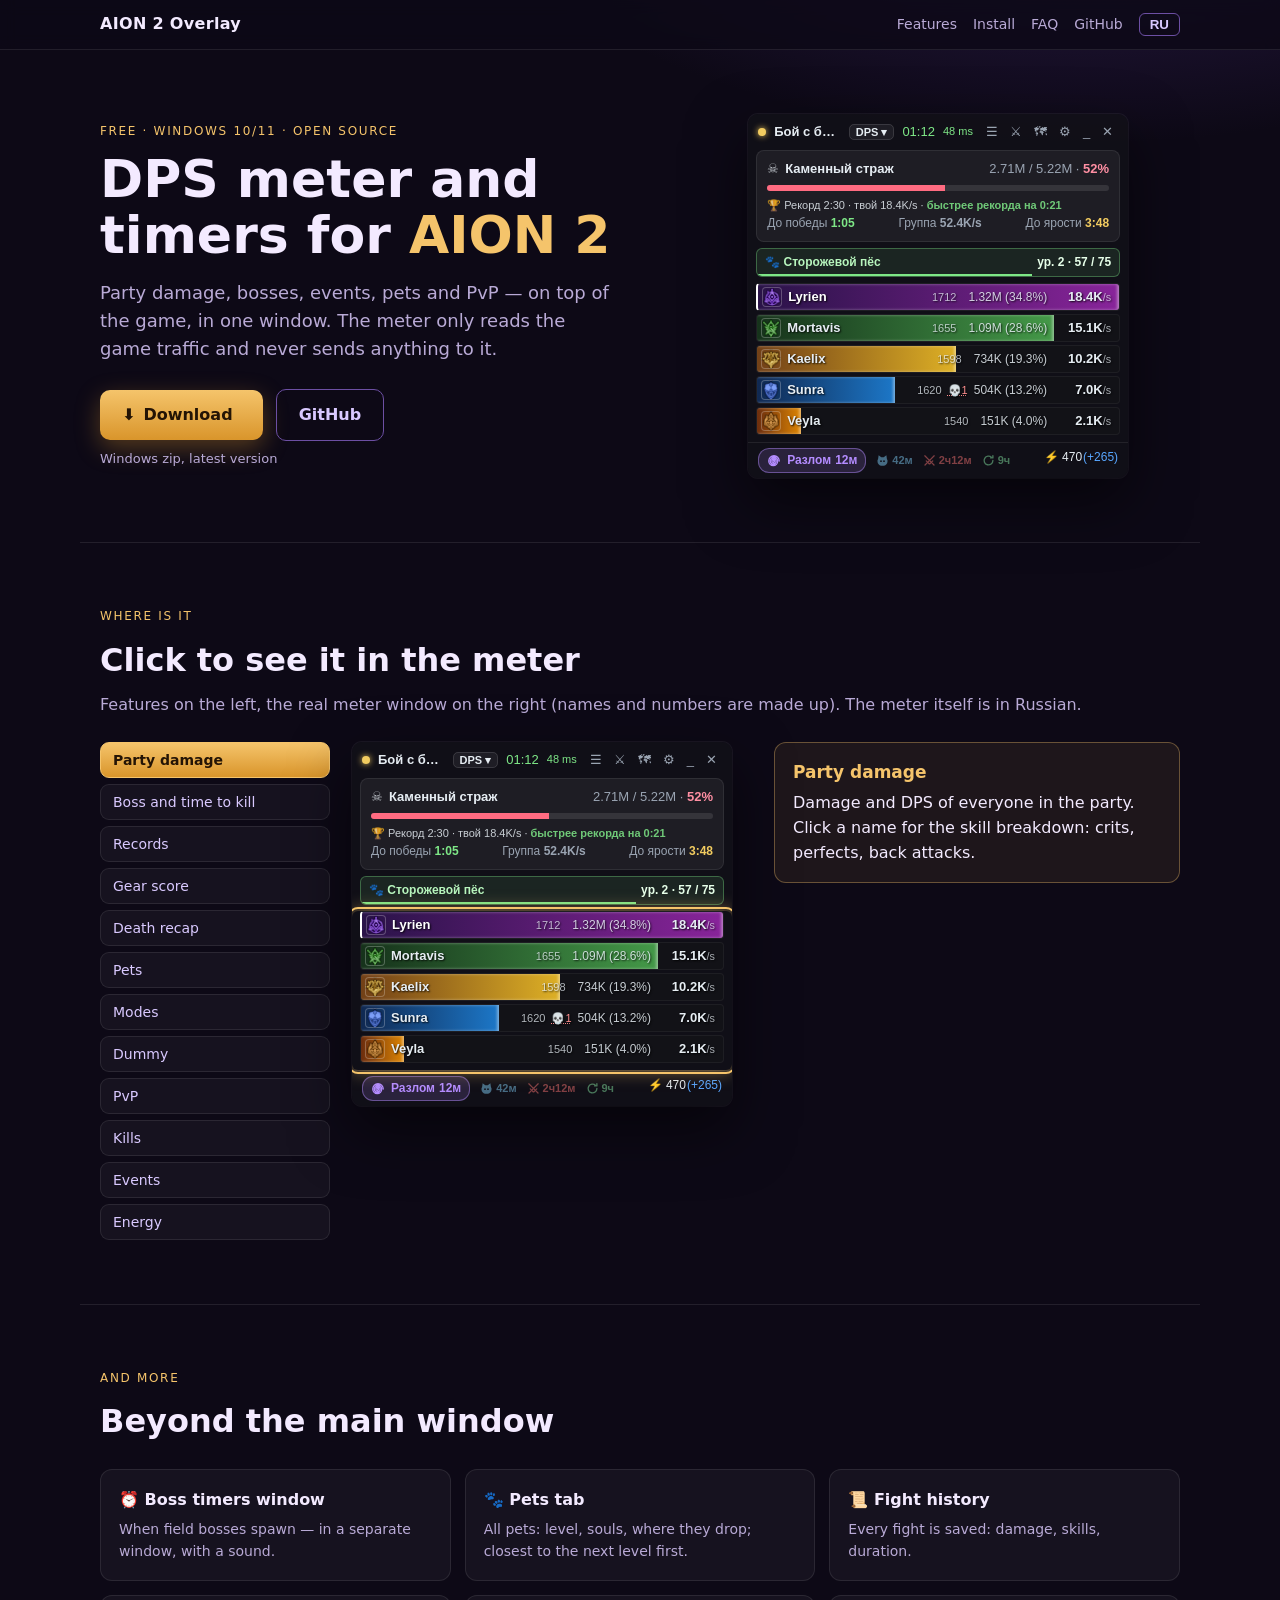
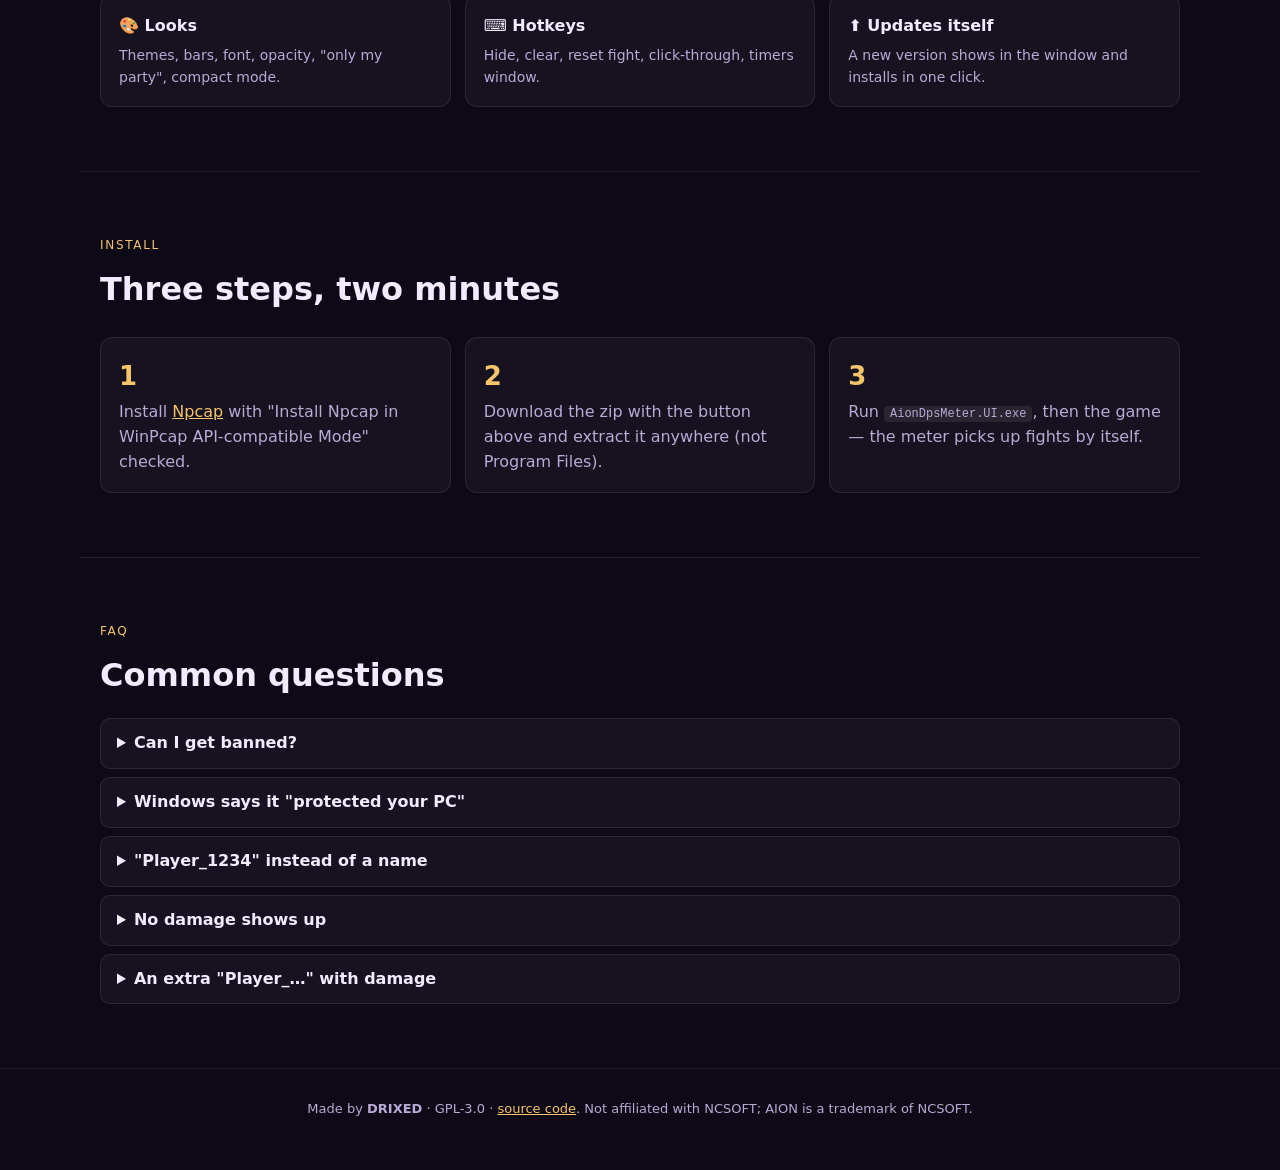
==== commit 759de1c6: "Site: the header sits in the same centered column as the page Co-Authored-By: Claude Opus 5.5 <norep" ====
--- a/docs/index.html
+++ b/docs/index.html
@@ -11,11 +11,11 @@
 <link rel="stylesheet" href="assets/site.css">
 </head>
 <body>
-<header class="top">
+<header class="top"><div class="top-in">
   <a class="brand" href="#">AION 2 Overlay</a>
   <nav><a href="#tour" data-i18n="nav_features"></a><a href="#install" data-i18n="nav_install"></a><a href="#faq" data-i18n="nav_faq"></a>
   <a href="https://github.com/drixed/aion2-overlay" data-i18n="github"></a><button id="lang" class="lang" data-i18n="lang"></button></nav>
-</header>
+</div></header>
 
 <section class="hero wrap">
   <div>
--- a/docs/assets/site.css
+++ b/docs/assets/site.css
@@ -10,8 +10,8 @@
 section { padding-top: 64px; padding-bottom: 64px; border-top: 1px solid var(--line); }
 section.hero { border-top: 0; }
 
-.top { position: sticky; top: 0; z-index: 10; display: flex; align-items: center; justify-content: space-between; gap: 12px;
-  padding: 12px 20px; background: rgba(13, 9, 22, .82); backdrop-filter: blur(8px); border-bottom: 1px solid var(--line); }
+.top { position: sticky; top: 0; z-index: 10; background: rgba(13, 9, 22, .82); backdrop-filter: blur(8px); border-bottom: 1px solid var(--line); }
+.top-in { max-width: 1120px; margin: 0 auto; padding: 12px 20px; display: flex; align-items: center; justify-content: space-between; gap: 12px; }
 .brand { color: var(--ink); font-weight: 800; text-decoration: none; letter-spacing: .02em; }
 .top nav { display: flex; align-items: center; gap: 16px; flex-wrap: wrap; }
 .top nav a { color: var(--dim); text-decoration: none; font-size: 14px; }
